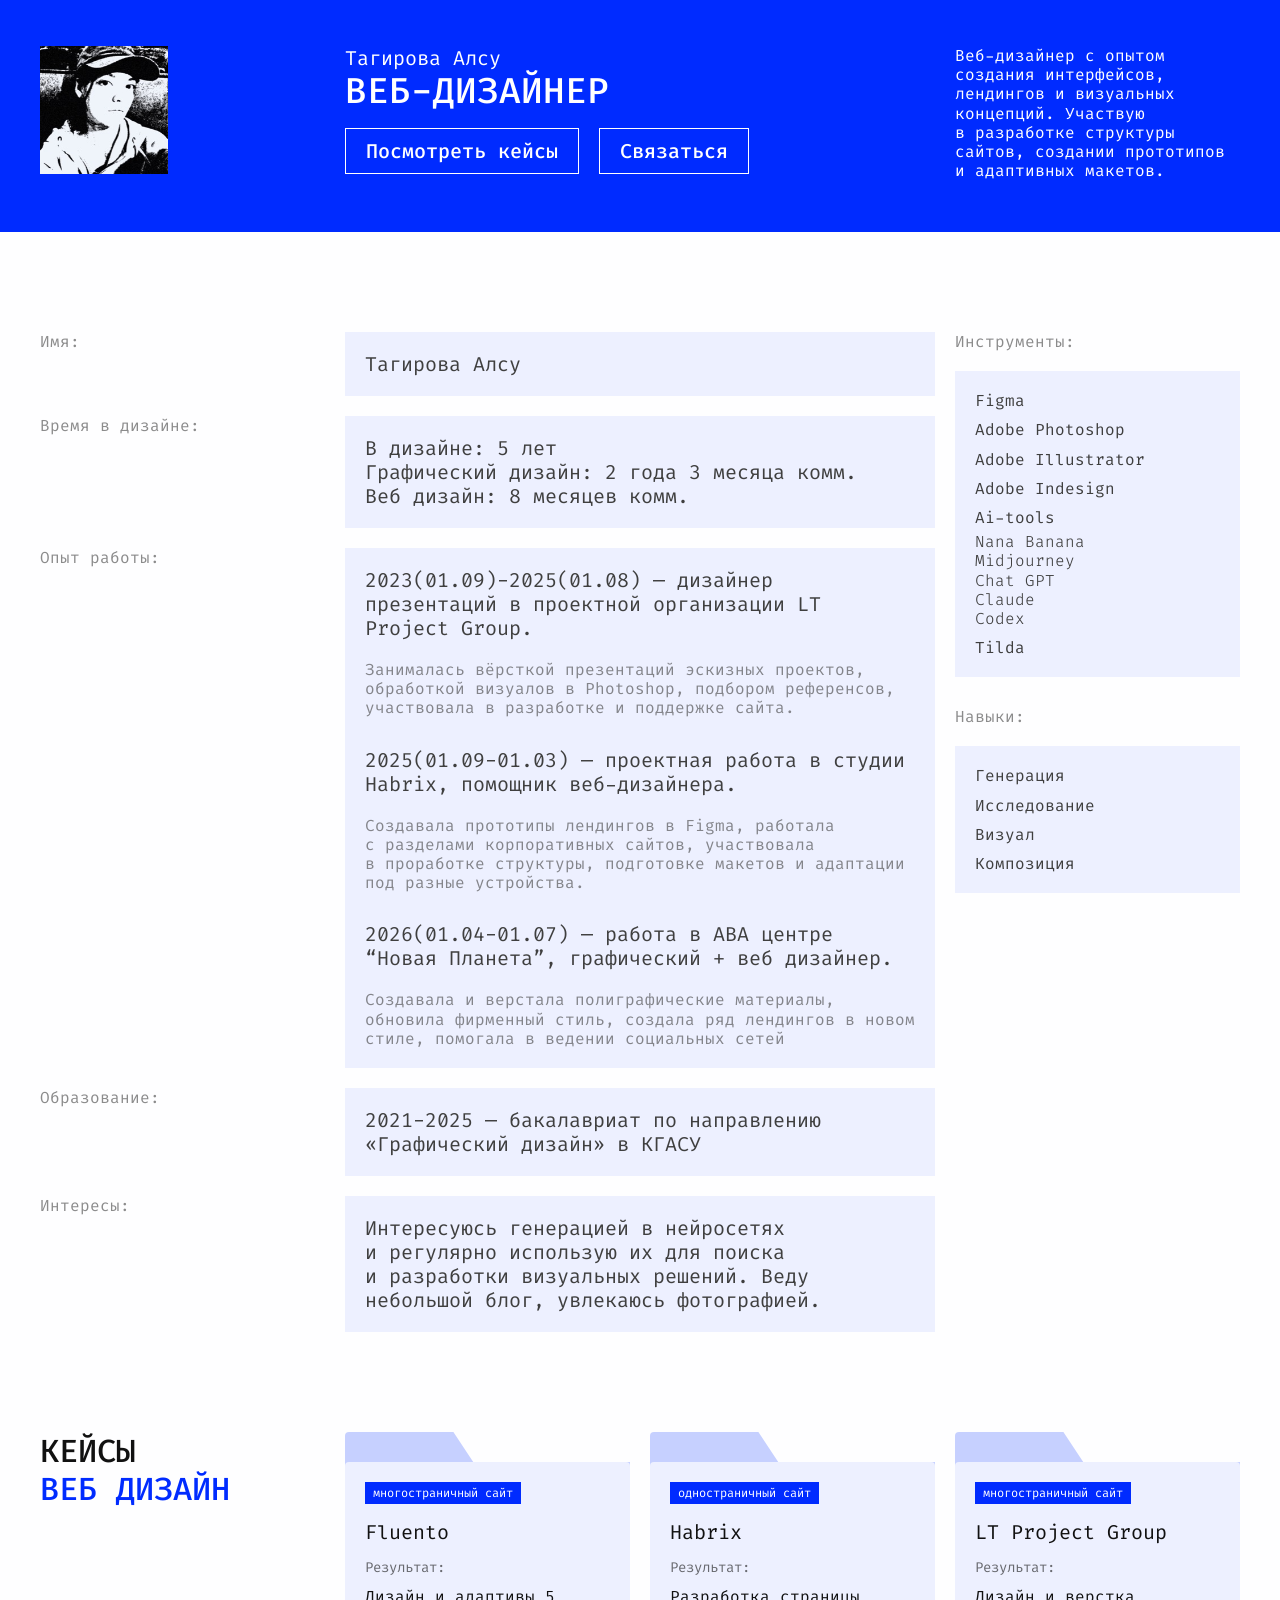
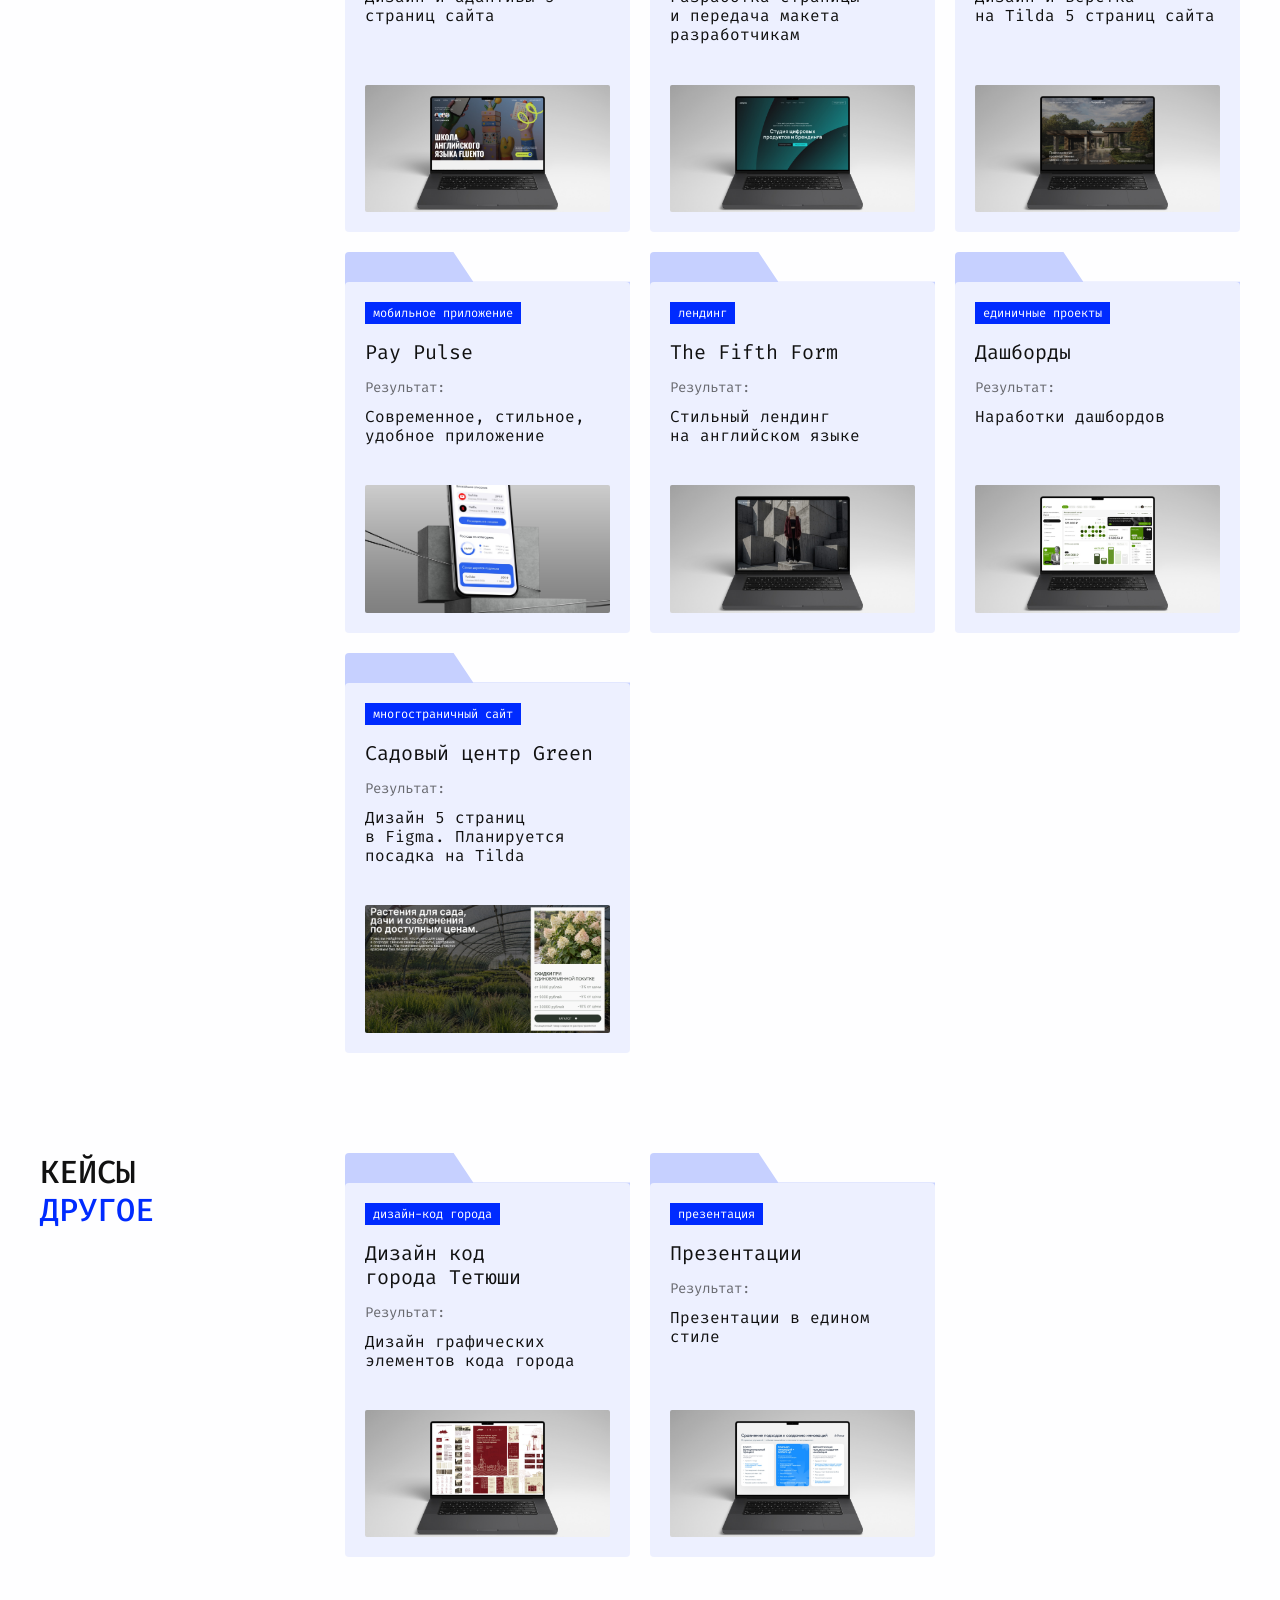
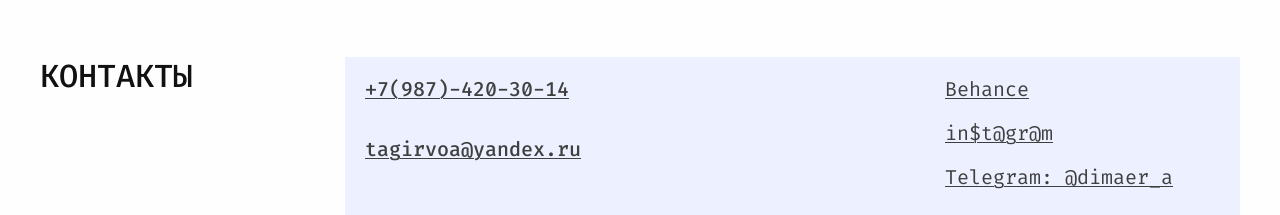
==== index.html @ d037dbd6 "Correct Green case Figma link" ====
<!doctype html>
<html lang="ru">
  <head>
    <meta charset="UTF-8" />
    <meta name="viewport" content="width=device-width, initial-scale=1.0" />
    <meta
      name="description"
      content="Портфолио веб-дизайнера Тагировой Алсу: кейсы, опыт, инструменты и контакты."
    />
    <title>Тагирова Алсу | Веб-дизайнер</title>
    <link rel="icon" type="image/svg+xml" sizes="any" href="/favicon.svg?v=2" />
    <link rel="icon" type="image/png" sizes="32x32" href="/favicon-32.png?v=2" />
    <link rel="shortcut icon" href="/favicon.ico?v=2" />
    <link rel="apple-touch-icon" sizes="180x180" href="/apple-touch-icon.png?v=2" />
    <meta name="theme-color" content="#002bff" />
    <link rel="preconnect" href="https://fonts.googleapis.com" />
    <link rel="preconnect" href="https://fonts.gstatic.com" crossorigin />
    <link
      href="https://fonts.googleapis.com/css2?family=Fira+Code:wght@300;400;500&display=swap"
      rel="stylesheet"
    />
    <link rel="stylesheet" href="./styles.css" />
  </head>
  <body>
    <main class="page-shell">
      <section class="hero" aria-labelledby="hero-title">
        <div class="portrait" aria-hidden="true">
          <img src="./assets/photo.jpg" alt="" />
        </div>

        <div class="hero-content">
          <div class="hero-main">
            <div>
              <p class="name">Тагирова Алсу</p>
              <h1 id="hero-title">Веб-дизайнер</h1>
            </div>
            <div class="hero-actions" aria-label="Основные действия">
              <a class="button" href="#cases">Посмотреть кейсы</a>
              <a
                class="button"
                href="https://t.me/dimaer_a"
                target="_blank"
                rel="noopener noreferrer"
              >
                Связаться
              </a>
            </div>
          </div>

          <p class="intro">
            Веб-дизайнер с&nbsp;опытом создания интерфейсов, лендингов и&nbsp;визуальных
            концепций. Участвую в&nbsp;разработке структуры сайтов, создании
            прототипов и&nbsp;адаптивных макетов.
          </p>
        </div>
      </section>

      <section class="about" aria-label="Информация о дизайнере">
        <div class="bio-list">
          <article class="info-row">
            <h2>Имя:</h2>
            <div class="panel">
              <p>Тагирова Алсу</p>
            </div>
          </article>

          <article class="info-row">
            <h2>Время в&nbsp;дизайне:</h2>
            <div class="panel">
              <p>В&nbsp;дизайне: 5 лет</p>
              <p>Графический дизайн: 2 года 3 месяца комм.</p>
              <p>Веб дизайн: 8 месяцев комм.</p>
            </div>
          </article>

          <article class="info-row">
            <h2>Опыт работы:</h2>
            <div class="panel panel-stack">
              <div class="job">
                <h3>
                  2023(01.09)-2025(01.08) — дизайнер презентаций в&nbsp;проектной
                  организации LT Project Group.
                </h3>
                <p>
                  Занималась вёрсткой презентаций эскизных проектов, обработкой
                  визуалов в&nbsp;Photoshop, подбором референсов, участвовала
                  в&nbsp;разработке и&nbsp;поддержке сайта.
                </p>
              </div>

              <div class="job">
                <h3>
                  2025(01.09-01.03) — проектная работа в&nbsp;студии Habrix,
                  помощник веб-дизайнера.
                </h3>
                <p>
                  Создавала прототипы лендингов в&nbsp;Figma, работала с&nbsp;разделами
                  корпоративных сайтов, участвовала в&nbsp;проработке структуры,
                  подготовке макетов и&nbsp;адаптации под&nbsp;разные устройства.
                </p>
              </div>

              <div class="job">
                <h3>
                  2026(01.04-01.07) — работа в&nbsp;АВА центре “Новая Планета”,
                  графический + веб дизайнер.
                </h3>
                <p>
                  Создавала и&nbsp;верстала полиграфические материалы, обновила
                  фирменный стиль, создала ряд лендингов в&nbsp;новом стиле, помогала
                  в&nbsp;ведении социальных сетей
                </p>
              </div>
            </div>
          </article>

          <article class="info-row">
            <h2>Образование:</h2>
            <div class="panel">
              <p>
                2021-2025 — бакалавриат по&nbsp;направлению «Графический дизайн»
                в&nbsp;КГАСУ
              </p>
            </div>
          </article>

          <article class="info-row">
            <h2>Интересы:</h2>
            <div class="panel">
              <p>
                Интересуюсь генерацией в&nbsp;нейросетях и&nbsp;регулярно использую их
                для&nbsp;поиска и&nbsp;разработки визуальных решений. Веду небольшой блог,
                увлекаюсь фотографией.
              </p>
            </div>
          </article>
        </div>

        <aside class="meta" aria-label="Инструменты и навыки">
          <article>
            <h2>Инструменты:</h2>
            <div class="panel small-panel">
              <p>Figma</p>
              <p>Adobe Photoshop</p>
              <p>Adobe Illustrator</p>
              <p>Adobe Indesign</p>
              <div>
                <p>Ai-tools</p>
                <ul class="light-list">
                  <li>Nana Banana</li>
                  <li>Midjourney</li>
                  <li>Chat GPT</li>
                  <li>Claude</li>
                  <li>Codex</li>
                </ul>
              </div>
              <p>Tilda</p>
            </div>
          </article>

          <article>
            <h2>Навыки:</h2>
            <div class="panel small-panel">
              <p>Генерация</p>
              <p>Исследование</p>
              <p>Визуал</p>
              <p>Композиция</p>
            </div>
          </article>
        </aside>
      </section>

      <section class="case-section" id="cases" aria-labelledby="web-cases">
        <div class="section-title" id="web-cases">
          <span>Кейсы</span>
          <span>веб дизайн</span>
        </div>

        <div class="case-grid">
          <a
            class="case-card"
            href="https://www.behance.net/gallery/244957081/Fluento-onlajn-platforma-dlja-izuchenija-anglijskogo-jazyka"
            target="_blank"
            rel="noopener noreferrer"
            aria-label="Открыть кейс Fluento"
          >
            <div class="case-body">
              <div class="case-copy">
                <span class="tag">многостраничный сайт</span>
                <h3>Fluento</h3>
                <div>
                  <p class="caption">Результат:</p>
                  <p>Дизайн и&nbsp;адаптивы 5 страниц сайта</p>
                </div>
              </div>
              <img class="case-image fluento" src="./assets/fluento.jpg" alt="Макет сайта Fluento" />
            </div>
          </a>

          <a
            class="case-card"
            href="https://www.behance.net/gallery/247917257/Website-for-digital-product-studio-HABRIX"
            target="_blank"
            rel="noopener noreferrer"
            aria-label="Открыть кейс Habrix"
          >
            <div class="case-body">
              <div class="case-copy">
                <span class="tag">одностраничный сайт</span>
                <h3>Habrix</h3>
                <div>
                  <p class="caption">Результат:</p>
                  <p>Разработка страницы и&nbsp;передача макета разработчикам</p>
                </div>
              </div>
              <img class="case-image bottom" src="./assets/habrix.jpg" alt="Макет лендинга Habrix" />
            </div>
          </a>

          <a
            class="case-card"
            href="https://www.figma.com/design/OR8CTrqawKj1tq0QQwKkXG/%D0%9F%D0%BE%D1%80%D1%82%D1%84%D0%BE%D0%BB%D0%B8%D0%BE-%D0%A2%D0%B0%D0%B3%D0%B8%D1%80%D0%BE%D0%B2%D0%B0-%D0%90%D0%BB%D1%81%D1%83?node-id=4-32&t=mwfwHpY0ViDXTZ4o-1"
            target="_blank"
            rel="noopener noreferrer"
            aria-label="Открыть кейс LT Project Group"
          >
            <div class="case-body">
              <div class="case-copy">
                <span class="tag">многостраничный сайт</span>
                <h3>LT Project Group</h3>
                <div>
                  <p class="caption">Результат:</p>
                  <p>Дизайн и&nbsp;верстка на&nbsp;Tilda 5 страниц сайта</p>
                </div>
              </div>
              <img class="case-image" src="./assets/lt-project.jpg" alt="Макет сайта LT Project Group" />
            </div>
          </a>

          <a
            class="case-card"
            href="https://www.behance.net/gallery/246147259/PayPulse-prilozhenie-dlja-ucheta-podpisok"
            target="_blank"
            rel="noopener noreferrer"
            aria-label="Открыть кейс Pay Pulse"
          >
            <div class="case-body">
              <div class="case-copy">
                <span class="tag">мобильное приложение</span>
                <h3>Pay Pulse</h3>
                <div>
                  <p class="caption">Результат:</p>
                  <p>Современное, стильное, удобное приложение</p>
                </div>
              </div>
              <img class="case-image pay-pulse" src="./assets/pay-pulse.jpg" alt="Экран мобильного приложения Pay Pulse" />
            </div>
          </a>

          <a
            class="case-card"
            href="https://www.behance.net/gallery/246903117/The-Fifth-Form-Minimalist-Fashion-Brand-Landing-Page"
            target="_blank"
            rel="noopener noreferrer"
            aria-label="Открыть кейс The Fifth Form"
          >
            <div class="case-body">
              <div class="case-copy">
                <span class="tag">лендинг</span>
                <h3>The Fifth Form</h3>
                <div>
                  <p class="caption">Результат:</p>
                  <p>Стильный лендинг на&nbsp;английском языке</p>
                </div>
              </div>
              <img class="case-image fifth-form" src="./assets/fifth-form.jpg" alt="Макет лендинга The Fifth Form" />
            </div>
          </a>

          <a
            class="case-card"
            href="https://www.figma.com/design/OR8CTrqawKj1tq0QQwKkXG/%D0%9F%D0%BE%D1%80%D1%82%D1%84%D0%BE%D0%BB%D0%B8%D0%BE-%D0%A2%D0%B0%D0%B3%D0%B8%D1%80%D0%BE%D0%B2%D0%B0-%D0%90%D0%BB%D1%81%D1%83?node-id=1-21697&t=mwfwHpY0ViDXTZ4o-1"
            target="_blank"
            rel="noopener noreferrer"
            aria-label="Открыть кейс Дашборды"
          >
            <div class="case-body">
              <div class="case-copy">
                <span class="tag">единичные проекты</span>
                <h3>Дашборды</h3>
                <div>
                  <p class="caption">Результат:</p>
                  <p>Наработки дашбордов</p>
                </div>
              </div>
              <img class="case-image dashboard" src="./assets/dashboards.jpg" alt="Наработки интерфейсов дашбордов" />
            </div>
          </a>

          <a
            class="case-card"
            href="https://www.figma.com/design/OR8CTrqawKj1tq0QQwKkXG/%D0%9F%D0%BE%D1%80%D1%82%D1%84%D0%BE%D0%BB%D0%B8%D0%BE-%D0%A2%D0%B0%D0%B3%D0%B8%D1%80%D0%BE%D0%B2%D0%B0-%D0%90%D0%BB%D1%81%D1%83?node-id=115-148&amp;t=K5SZgdT0Kgb7Rcgd-1"
            target="_blank"
            rel="noopener noreferrer"
            aria-label="Открыть кейс Садовый центр Green"
          >
            <div class="case-body">
              <div class="case-copy">
                <span class="tag">многостраничный сайт</span>
                <h3>Садовый центр Green</h3>
                <div>
                  <p class="caption">Результат:</p>
                  <p>Дизайн 5 страниц в&nbsp;Figma. Планируется посадка на&nbsp;Tilda</p>
                </div>
              </div>
              <img class="case-image" src="./assets/green-garden.jpg" alt="Макет сайта садового центра Green" loading="lazy" width="1380" height="751" />
            </div>
          </a>
        </div>
      </section>

      <section class="case-section" aria-labelledby="other-cases">
        <div class="section-title" id="other-cases">
          <span>Кейсы</span>
          <span>другое</span>
        </div>

        <div class="case-grid other-grid">
          <a
            class="case-card"
            href="https://www.figma.com/design/OR8CTrqawKj1tq0QQwKkXG/%D0%9F%D0%BE%D1%80%D1%82%D1%84%D0%BE%D0%BB%D0%B8%D0%BE-%D0%A2%D0%B0%D0%B3%D0%B8%D1%80%D0%BE%D0%B2%D0%B0-%D0%90%D0%BB%D1%81%D1%83?node-id=4-1027&t=mwfwHpY0ViDXTZ4o-1"
            target="_blank"
            rel="noopener noreferrer"
            aria-label="Открыть кейс Дизайн код города Тетюши"
          >
            <div class="case-body">
              <div class="case-copy">
                <span class="tag">дизайн-код города</span>
                <h3>Дизайн код города&nbsp;Тетюши</h3>
                <div>
                  <p class="caption">Результат:</p>
                  <p>Дизайн графических элементов кода&nbsp;города</p>
                </div>
              </div>
              <img class="case-image" src="./assets/tetyushi.jpg" alt="Графические элементы дизайн-кода города Тетюши" />
            </div>
          </a>

          <a
            class="case-card"
            href="https://www.figma.com/design/OR8CTrqawKj1tq0QQwKkXG/%D0%9F%D0%BE%D1%80%D1%82%D1%84%D0%BE%D0%BB%D0%B8%D0%BE-%D0%A2%D0%B0%D0%B3%D0%B8%D1%80%D0%BE%D0%B2%D0%B0-%D0%90%D0%BB%D1%81%D1%83?node-id=1-29689&t=mwfwHpY0ViDXTZ4o-1"
            target="_blank"
            rel="noopener noreferrer"
            aria-label="Открыть кейс Презентации"
          >
            <div class="case-body">
              <div class="case-copy">
                <span class="tag">презентация</span>
                <h3>Презентации</h3>
                <div>
                  <p class="caption">Результат:</p>
                  <p>Презентации в&nbsp;едином стиле</p>
                </div>
              </div>
              <img class="case-image" src="./assets/presentation.jpg" alt="Макет презентации" />
            </div>
          </a>

        </div>
      </section>

      <section class="contacts" aria-labelledby="contacts-title">
        <h2 id="contacts-title">Контакты</h2>

        <address class="contact-panel">
          <div class="contact-main">
            <div class="copy-phone-wrap">
              <button
                class="copy-phone"
                type="button"
                data-copy-phone="+79874203014"
                aria-label="Скопировать номер телефона"
              >
                +7(987)-420-30-14
              </button>
              <span class="copy-status" data-copy-status aria-live="polite"></span>
            </div>
            <a href="mailto:tagirvoa@yandex.ru">tagirvoa@yandex.ru</a>
          </div>

          <div class="contact-links">
            <a
              href="https://www.behance.net/c65c2e5c"
              target="_blank"
              rel="noopener noreferrer"
              aria-label="Behance"
            >
              Behance
            </a>
            <a
              href="https://www.instagram.com/dimaer_/"
              target="_blank"
              rel="noopener noreferrer"
              aria-label="Instagram"
            >
              in$t@gr@m
            </a>
            <a
              href="https://t.me/dimaer_a"
              target="_blank"
              rel="noopener noreferrer"
            >
              Telegram: @dimaer_a
            </a>
          </div>
        </address>
      </section>
    </main>
    <script>
      (() => {
        const reduceMotion = window.matchMedia(
          "(prefers-reduced-motion: reduce)"
        );

        if (reduceMotion.matches) {
          return;
        }

        const revealSections = document.querySelectorAll(
          ".about, .case-section, .contacts"
        );

        document.querySelectorAll(".case-grid").forEach((grid) => {
          grid.querySelectorAll(".case-card").forEach((card, index) => {
            card.style.setProperty("--motion-index", Math.min(index, 6));
          });
        });

        if (!("IntersectionObserver" in window) || !revealSections.length) {
          return;
        }

        revealSections.forEach((section) => {
          section.classList.add("motion-reveal", "is-pending");
        });

        const revealObserver = new IntersectionObserver(
          (entries) => {
            entries.forEach((entry) => {
              if (!entry.isIntersecting) {
                return;
              }

              entry.target.classList.remove("is-pending");
              entry.target.classList.add("is-visible");
              revealObserver.unobserve(entry.target);
            });
          },
          {
            rootMargin: "0px 0px -10% 0px",
            threshold: 0.16,
          }
        );

        revealSections.forEach((section) => {
          revealObserver.observe(section);
        });
      })();

      (() => {
        const copyButton = document.querySelector("[data-copy-phone]");
        const status = document.querySelector("[data-copy-status]");

        if (!copyButton) {
          return;
        }

        let statusTimer;

        const showStatus = (message) => {
          if (!status) {
            return;
          }

          window.clearTimeout(statusTimer);
          status.textContent = message;
          status.classList.add("is-visible");
          statusTimer = window.setTimeout(() => {
            status.classList.remove("is-visible");
          }, 1600);
        };

        const fallbackCopy = (value) => {
          const textarea = document.createElement("textarea");
          textarea.value = value;
          textarea.setAttribute("readonly", "");
          textarea.style.position = "fixed";
          textarea.style.top = "-9999px";
          document.body.append(textarea);
          textarea.select();
          document.execCommand("copy");
          textarea.remove();
        };

        copyButton.addEventListener("click", async () => {
          const phone = copyButton.dataset.copyPhone;

          try {
            if (navigator.clipboard && window.isSecureContext) {
              await navigator.clipboard.writeText(phone);
            } else {
              fallbackCopy(phone);
            }

            showStatus("Скопировано");
          } catch {
            showStatus("Не скопировалось");
          }
        });
      })();
    </script>
  </body>
</html>
---- styles.css ----
:root {
  --bg: #fefeff;
  --panel: #edf0ff;
  --ink: #111111;
  --muted: #3f3f3f;
  --blue: #002bff;
  --page-width: calc(100vw - 80px);
  --grid-columns: repeat(4, minmax(0, 1fr));
  --ease-out-quart: cubic-bezier(0.25, 1, 0.5, 1);
  --ease-out-quint: cubic-bezier(0.22, 1, 0.36, 1);
}

* {
  box-sizing: border-box;
}

html {
  scroll-behavior: smooth;
}

body {
  margin: 0;
  overflow-x: hidden;
  background: var(--bg);
  color: var(--ink);
  font-family: "Fira Code", "Courier New", monospace;
  font-size: 16px;
  font-weight: 400;
  line-height: 1.2;
}

img {
  display: block;
  max-width: 100%;
}

a {
  color: inherit;
}

p,
h1,
h2,
h3 {
  margin: 0;
}

.page-shell {
  width: var(--page-width);
  margin: 0 auto;
  display: flex;
  flex-direction: column;
  gap: 100px;
}

.hero {
  width: 100vw;
  margin-left: calc(50% - 50vw);
  margin-right: calc(50% - 50vw);
  display: grid;
  grid-template-columns: var(--grid-columns);
  gap: 20px;
  align-items: start;
  min-height: 232px;
  background: var(--blue);
  color: white;
  padding: 46px 40px;
}

.portrait {
  width: 128px;
  height: 128px;
  overflow: hidden;
}

.portrait img {
  width: 128px;
  height: 128px;
  max-width: none;
  object-fit: cover;
  transform: rotate(90deg) translateY(-100%);
  transform-origin: top left;
}

.hero-content {
  display: contents;
}

.hero-main {
  grid-column: 2 / 4;
  width: 100%;
  min-width: 0;
  min-height: 128px;
  display: flex;
  flex-direction: column;
  justify-content: space-between;
}

.hero-actions {
  display: flex;
  flex-wrap: nowrap;
  gap: 20px;
}

.name {
  color: white;
  font-size: 20px;
}

h1 {
  font-size: 36px;
  font-weight: 500;
  line-height: 1.2;
  text-transform: uppercase;
}

.button {
  width: fit-content;
  border: 1px solid white;
  padding: 10px 20px;
  color: white;
  font-family: inherit;
  font-size: 20px;
  font-weight: 500;
  line-height: 1.2;
  white-space: nowrap;
  text-decoration: none;
  transition: background-color 180ms ease, color 180ms ease,
    transform 180ms var(--ease-out-quart);
}

.button:hover,
.button:focus-visible {
  background: white;
  color: var(--blue);
  transform: translateY(-2px);
}

.button:active {
  transform: translateY(0);
}

.intro {
  grid-column: 4;
  width: 100%;
  min-width: 0;
  color: white;
  font-size: 16px;
  overflow-wrap: break-word;
}

.about {
  display: grid;
  grid-template-columns: var(--grid-columns);
  gap: 20px;
  align-items: start;
}

.bio-list,
.meta,
.meta article,
.panel-stack,
.small-panel {
  display: flex;
  flex-direction: column;
}

.bio-list {
  grid-column: 1 / 4;
  gap: 20px;
}

.info-row {
  display: grid;
  grid-template-columns: repeat(3, minmax(0, 1fr));
  gap: 20px;
  align-items: start;
}

.info-row h2 {
  grid-column: 1;
}

.info-row .panel {
  grid-column: 2 / 4;
}

.info-row h2,
.meta h2 {
  color: var(--muted);
  font-size: 16px;
  font-weight: 400;
  line-height: 1.2;
  opacity: 0.6;
}

.panel {
  background: var(--panel);
  color: var(--muted);
  padding: 20px;
  font-size: 20px;
  min-width: 0;
  overflow-wrap: break-word;
}

.panel-stack {
  gap: 30px;
}

.job {
  display: flex;
  flex-direction: column;
  gap: 20px;
}

.job h3 {
  color: var(--muted);
  font-size: 20px;
  font-weight: 400;
}

.job p {
  color: var(--muted);
  font-size: 16px;
  opacity: 0.6;
}

.meta {
  grid-column: 4;
  gap: 30px;
  color: var(--muted);
  min-width: 0;
}

.meta article {
  gap: 20px;
}

.small-panel {
  gap: 10px;
  font-size: 16px;
}

.light-list {
  margin: 5px 0 0;
  padding: 0;
  list-style: none;
  font-weight: 300;
}

.case-section {
  display: grid;
  grid-template-columns: var(--grid-columns);
  gap: 20px;
  align-items: start;
}

.section-title,
.contacts h2 {
  width: 100%;
  color: var(--ink);
  font-size: 32px;
  font-weight: 500;
  line-height: 1.2;
  text-transform: uppercase;
}

.section-title {
  display: flex;
  flex-direction: column;
}

.section-title span:last-child {
  color: var(--blue);
}

.case-grid {
  grid-column: 2 / 5;
  display: grid;
  grid-template-columns: repeat(3, minmax(0, 1fr));
  gap: 20px;
}

.case-card {
  position: relative;
  display: flex;
  flex-direction: column;
  height: 100%;
  padding-top: 30px;
}

a.case-card {
  color: inherit;
  text-decoration: none;
}

a.case-card .case-body {
  transition: transform 220ms var(--ease-out-quart), box-shadow 220ms ease;
}

a.case-card:hover .case-body,
a.case-card:focus-visible .case-body {
  transform: translateY(-4px);
  box-shadow: 0 8px 0 #c6d0ff;
}

a.case-card:focus-visible {
  outline: none;
}

a.case-card:focus-visible .case-body {
  outline: 2px solid var(--blue);
  outline-offset: 4px;
}

.case-card::before {
  position: absolute;
  top: 0;
  left: 0;
  width: 100%;
  height: 40px;
  border-radius: 4px 4px 0 0;
  background: #c6d0ff;
  clip-path: polygon(0 0, 38% 0, 45% 75%, 100% 75%, 100% 100%, 0 100%);
  content: "";
  transition: transform 220ms var(--ease-out-quart);
}

a.case-card:hover::before,
a.case-card:focus-visible::before {
  transform: translateY(-3px);
}

.case-body {
  position: relative;
  z-index: 1;
  flex: 1;
  display: flex;
  flex-direction: column;
  justify-content: space-between;
  gap: 40px;
  border-radius: 4px;
  background: var(--panel);
  padding: 20px;
}

.case-copy {
  display: flex;
  flex-direction: column;
  gap: 16px;
}

.tag {
  width: fit-content;
  background: var(--blue);
  color: white;
  padding: 4px 8px;
  font-size: 12px;
  line-height: 1.2;
}

.case-card h3 {
  color: var(--ink);
  font-size: 20px;
  font-weight: 400;
  line-height: 1.2;
}

.case-card p {
  color: var(--ink);
  font-size: 16px;
  line-height: 1.2;
}

.case-card .caption {
  margin-bottom: 10px;
  font-size: 14px;
  opacity: 0.6;
}

.case-image {
  width: 100%;
  height: auto;
  aspect-ratio: 235 / 122;
  border-radius: 2px;
  object-fit: cover;
  transition: transform 320ms var(--ease-out-quart), filter 320ms ease;
}

a.case-card:hover .case-image,
a.case-card:focus-visible .case-image {
  filter: saturate(1.04) contrast(1.02);
  transform: scale(1.018);
}

.case-media {
  position: relative;
  width: 100%;
  height: auto;
  aspect-ratio: 235 / 122;
  flex: 0 0 auto;
  overflow: hidden;
  border-radius: 2px;
}

.case-media .case-image {
  position: absolute;
  max-width: none;
  border-radius: 0;
}

.case-image.fluento {
  object-position: center;
}

.case-image.bottom,
.case-image.fifth-form,
.case-image.dashboard {
  object-position: center;
}

.case-image.pay-pulse {
  object-position: 50% 83%;
}

.case-image.brochure {
  object-position: 50% 32%;
}

.contacts {
  display: grid;
  grid-template-columns: var(--grid-columns);
  gap: 20px;
  align-items: start;
}

.contact-panel {
  grid-column: 2 / 5;
}

.contact-panel {
  min-height: 158px;
  display: flex;
  justify-content: space-between;
  gap: 80px;
  background: var(--panel);
  padding: 20px 57px 20px 20px;
  color: var(--muted);
  font-size: 20px;
  font-style: normal;
}

.contact-main,
.contact-links {
  display: flex;
  flex-direction: column;
  gap: 20px;
}

.contact-main {
  width: 216px;
  font-weight: 500;
}

.contact-links {
  width: 238px;
}

.contact-panel a,
.copy-phone {
  text-decoration-thickness: 1px;
  text-underline-offset: 2px;
}

.copy-phone-wrap {
  display: flex;
  flex-direction: column;
  gap: 4px;
}

.copy-phone {
  width: fit-content;
  border: 0;
  background: transparent;
  color: inherit;
  padding: 0;
  font: inherit;
  text-align: left;
  text-decoration-line: underline;
  cursor: pointer;
}

.copy-phone:hover,
.copy-phone:focus-visible,
.contact-panel a:hover,
.contact-panel a:focus-visible {
  color: var(--blue);
}

.copy-phone:focus-visible,
.contact-panel a:focus-visible {
  outline: 1px solid var(--blue);
  outline-offset: 3px;
}

.copy-status {
  min-height: 1em;
  color: var(--blue);
  font-size: 12px;
  line-height: 1;
  opacity: 0;
  transition: opacity 160ms ease;
}

.copy-status.is-visible {
  opacity: 1;
}

@media (prefers-reduced-motion: no-preference) {
  .portrait,
  .hero-main > div:first-child,
  .hero-actions,
  .intro {
    animation: hero-enter 640ms var(--ease-out-quint) both;
  }

  .portrait {
    animation-delay: 60ms;
  }

  .hero-main > div:first-child {
    animation-delay: 120ms;
  }

  .hero-actions {
    animation-delay: 190ms;
  }

  .intro {
    animation-delay: 250ms;
  }

  .motion-reveal.is-pending {
    opacity: 0;
    transform: translateY(18px);
  }

  .motion-reveal.is-visible {
    animation: reveal-section 560ms var(--ease-out-quint) both;
  }

  .motion-reveal.is-visible .case-card {
    animation: reveal-card 480ms var(--ease-out-quint) both;
    animation-delay: calc(var(--motion-index, 0) * 45ms);
  }

  .copy-status.is-visible {
    animation: status-pop 220ms var(--ease-out-quart) both;
  }

  @keyframes hero-enter {
    from {
      opacity: 0;
      transform: translateY(14px);
    }

    to {
      opacity: 1;
      transform: translateY(0);
    }
  }

  @keyframes reveal-section {
    from {
      opacity: 0;
      transform: translateY(18px);
    }

    to {
      opacity: 1;
      transform: translateY(0);
    }
  }

  @keyframes reveal-card {
    from {
      opacity: 0;
      transform: translateY(16px);
    }

    to {
      opacity: 1;
      transform: translateY(0);
    }
  }

  @keyframes status-pop {
    from {
      transform: translateY(-2px);
    }

    to {
      transform: translateY(0);
    }
  }
}

@media (max-width: 900px) {
  :root {
    --page-width: 600px;
    --content-width: 600px;
    --card-width: calc((100% - 20px) / 2);
  }

  .page-shell {
    margin-top: 0;
  }

  .hero {
    grid-template-columns: 128px 1fr;
    column-gap: 40px;
    row-gap: 24px;
    align-items: start;
  }

  .hero-content {
    display: flex;
    flex-direction: column;
    gap: 24px;
    align-items: flex-start;
  }

  .hero-main {
    width: 100%;
  }

  .hero-actions {
    flex-wrap: wrap;
  }

  .intro {
    width: 100%;
  }

  .about,
  .case-section,
  .contacts {
    display: flex;
    flex-direction: column;
    gap: 20px;
  }

  .info-row {
    display: flex;
    flex-direction: column;
  }

  .panel,
  .info-row,
  .bio-list {
    width: 100%;
  }

  .bio-list,
  .meta,
  .case-grid,
  .contact-panel {
    grid-column: auto;
  }

  .meta {
    display: grid;
    grid-template-columns: repeat(2, 1fr);
    gap: 20px;
    width: 100%;
  }

  .meta article {
    height: 100%;
  }

  .small-panel {
    flex: 1;
  }

  .case-grid {
    width: 100%;
    grid-template-columns: repeat(2, minmax(0, 1fr));
  }

  .contacts {
    display: grid;
    grid-template-columns: 275px 305px;
  }

  .contact-panel {
    min-height: 256px;
    flex-direction: column;
    gap: 20px;
    padding-right: 57px;
  }
}

@media (max-width: 520px) {
  :root {
    --page-width: calc(100vw - 40px);
    --content-width: var(--page-width);
    --card-width: var(--page-width);
  }

  .page-shell {
    width: var(--page-width);
    margin-top: 0;
    gap: 100px;
  }

  .hero {
    display: flex;
    flex-direction: column;
    align-items: flex-start;
    gap: 40px;
    width: 100vw;
    padding: 28px max(20px, calc((100vw - var(--page-width)) / 2));
  }

  .hero-content {
    width: 100%;
    display: flex;
    flex-direction: column;
    gap: 40px;
    align-items: flex-start;
  }

  .portrait {
    width: 84px;
    height: 84px;
  }

  .portrait img {
    width: 84px;
    height: 84px;
  }

  h1 {
    font-size: 32px;
  }

  .hero-main {
    width: 100%;
    min-height: 0;
    display: flex;
    flex-direction: column;
    justify-content: flex-start;
    gap: 32px;
  }

  .hero-actions {
    width: 100%;
    row-gap: 16px;
  }

  .hero-main::before {
    display: none;
  }

  .button {
    font-size: 20px;
  }

  .panel {
    font-size: 16px;
  }

  .job h3 {
    font-size: 16px;
  }

  .job p {
    font-size: 14px;
  }

  .meta {
    display: flex;
    flex-direction: column;
  }

  .section-title,
  .contacts h2 {
    font-size: 32px;
  }

  .case-grid {
    grid-template-columns: 1fr;
  }

  .contacts {
    display: flex;
    flex-direction: column;
  }

  .contact-panel {
    width: 100%;
    padding-right: 20px;
  }
}

@media (prefers-reduced-motion: reduce) {
  *,
  *::before,
  *::after {
    scroll-behavior: auto !important;
    transition-duration: 0.01ms !important;
    animation-duration: 0.01ms !important;
    animation-iteration-count: 1 !important;
  }
}
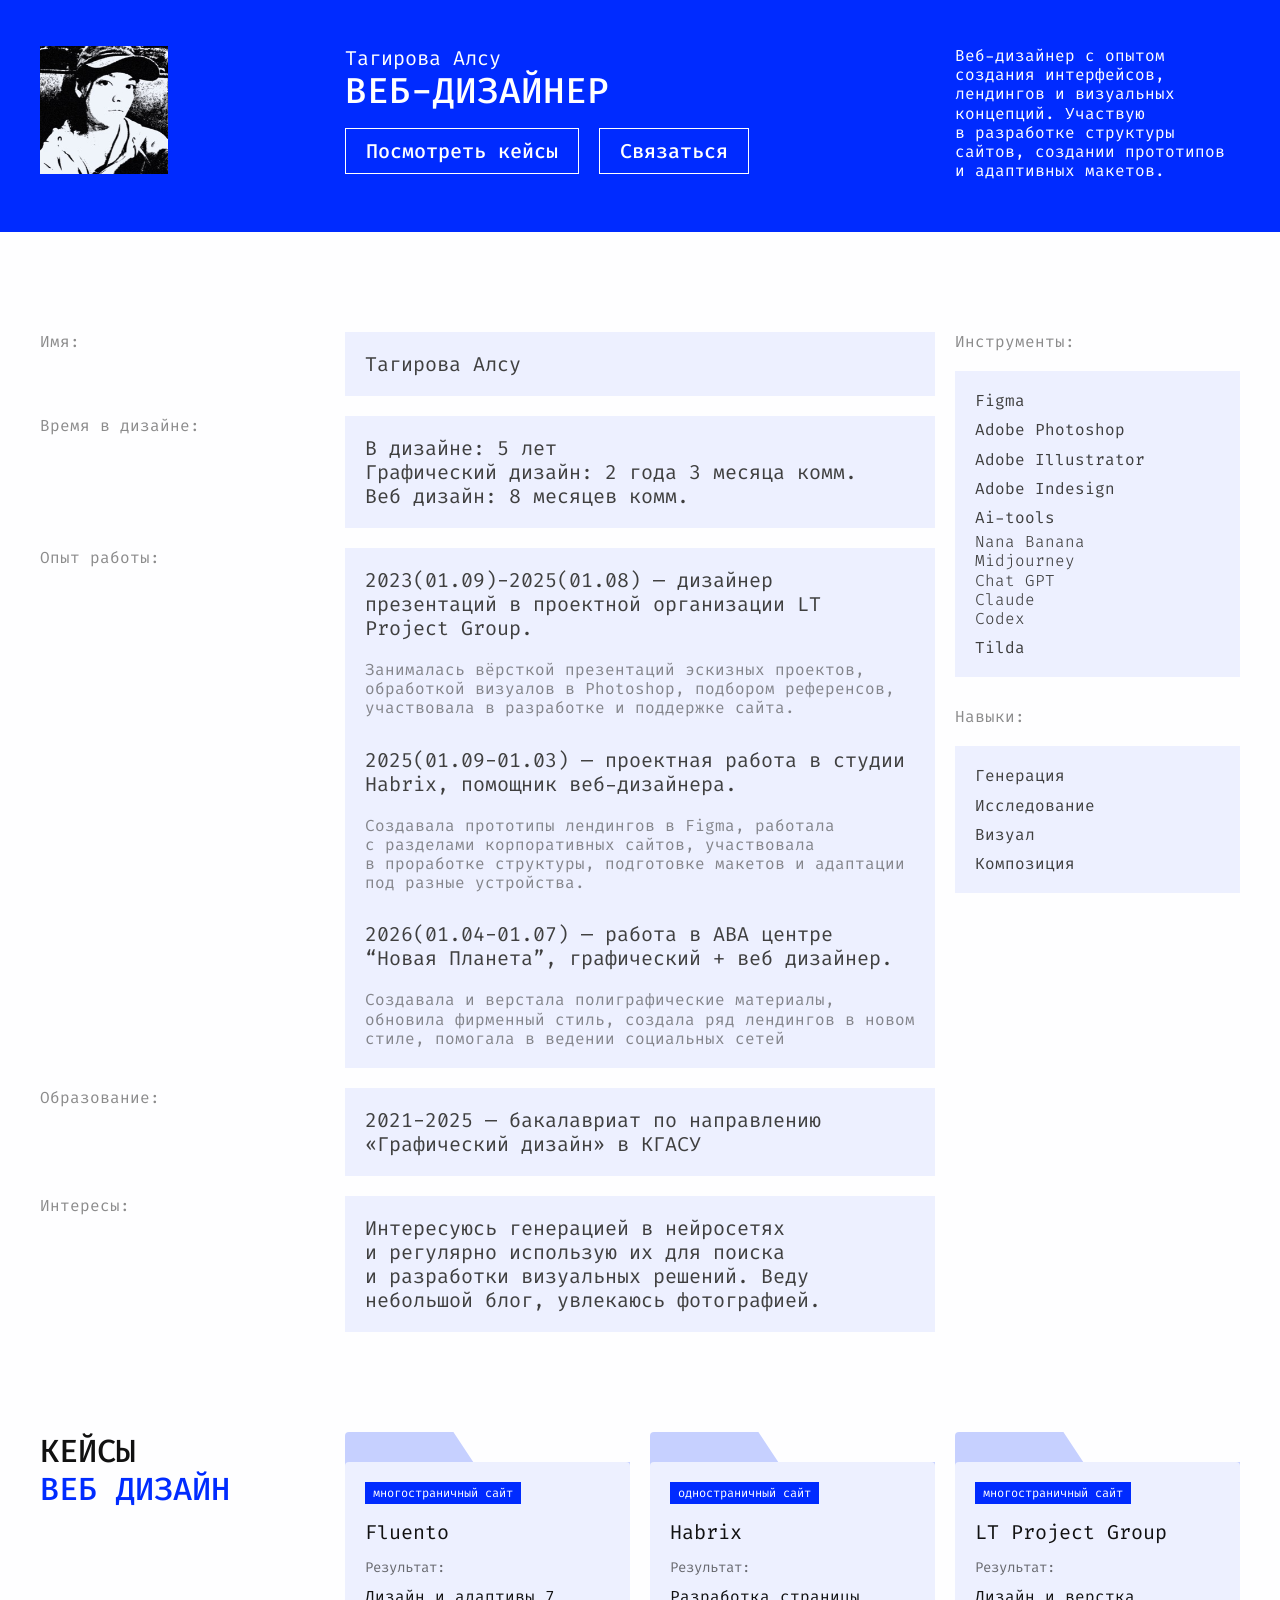
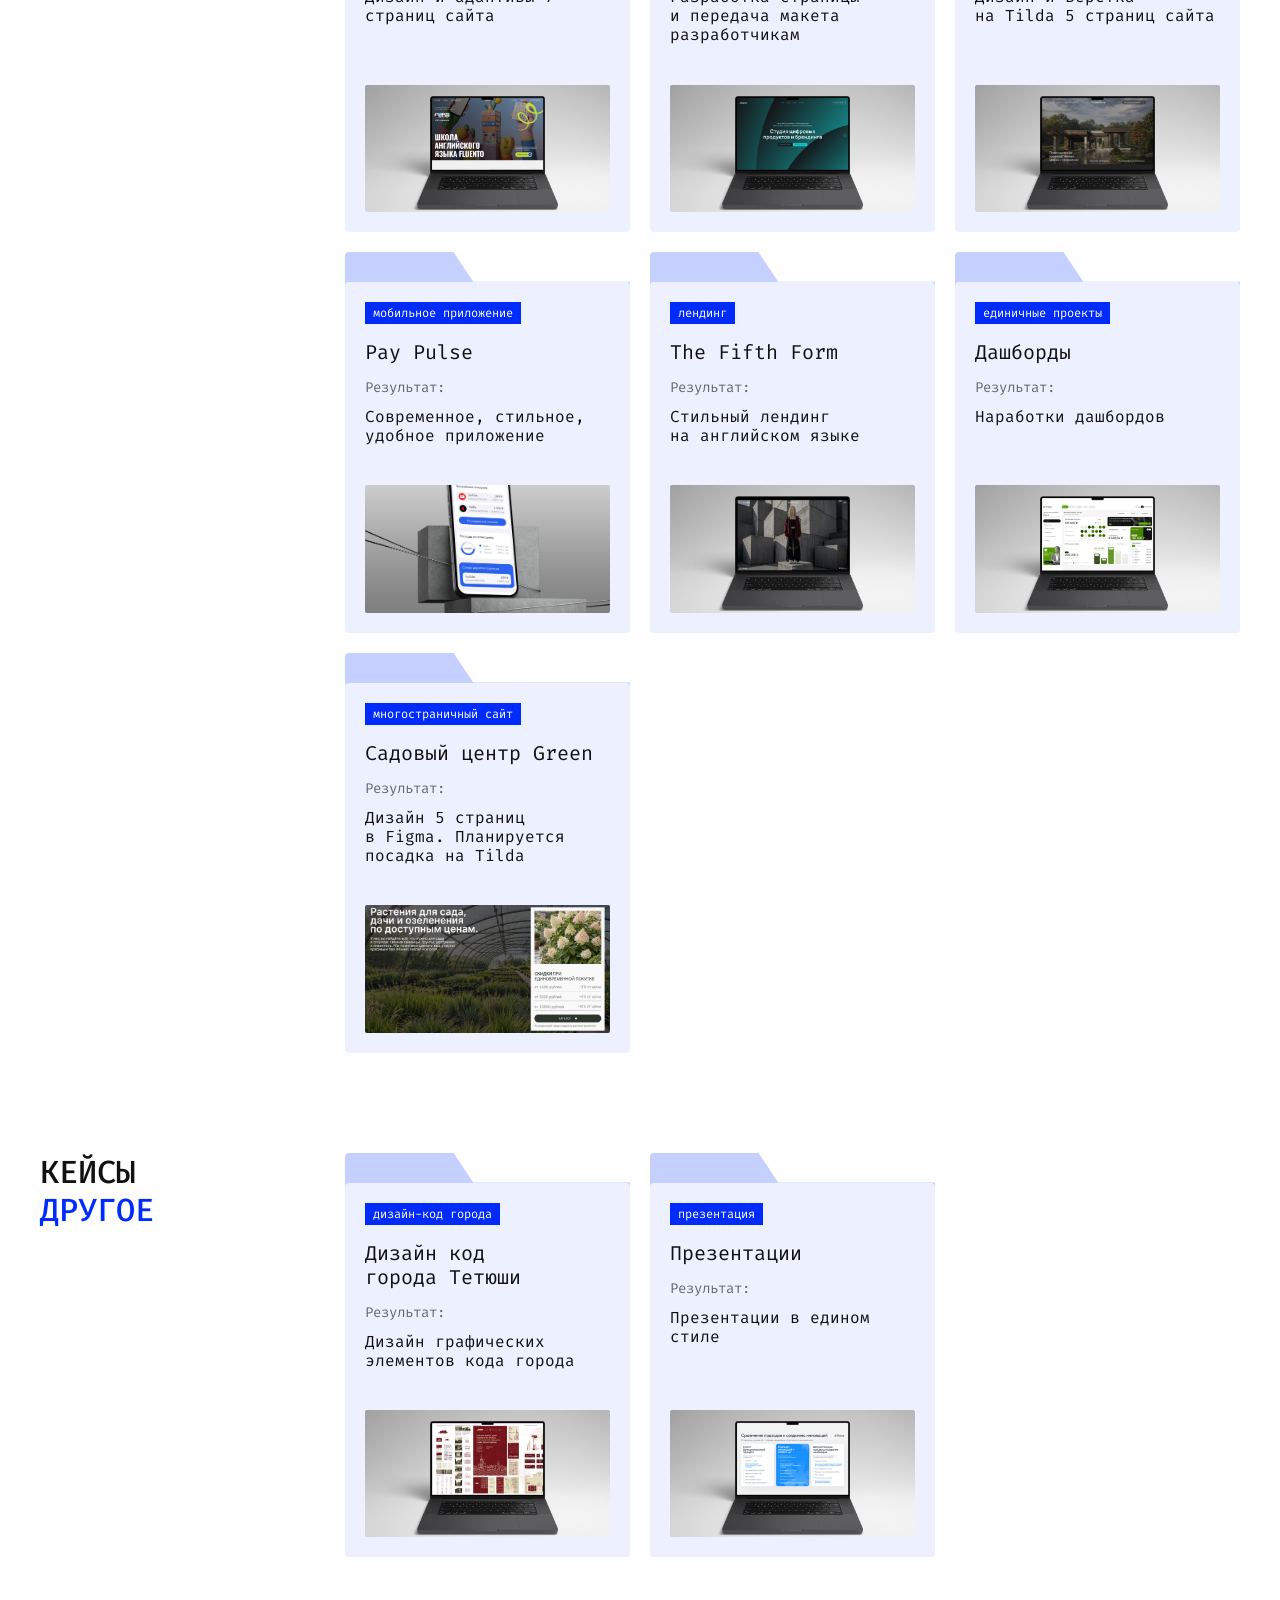
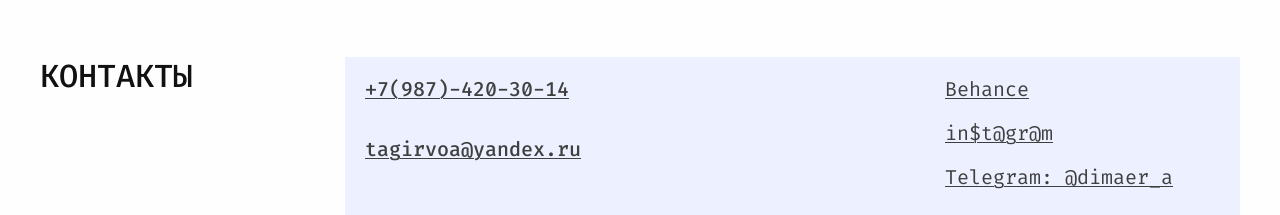
==== commit a41d9215: "Add Fluento project case page with independent gallery scroll" ====
--- a/index.html
+++ b/index.html
@@ -179,9 +179,7 @@
         <div class="case-grid">
           <a
             class="case-card"
-            href="https://www.behance.net/gallery/244957081/Fluento-onlajn-platforma-dlja-izuchenija-anglijskogo-jazyka"
-            target="_blank"
-            rel="noopener noreferrer"
+            href="./cases/fluento.html"
             aria-label="Открыть кейс Fluento"
           >
             <div class="case-body">
@@ -190,7 +188,7 @@
                 <h3>Fluento</h3>
                 <div>
                   <p class="caption">Результат:</p>
-                  <p>Дизайн и&nbsp;адаптивы 5 страниц сайта</p>
+                  <p>Дизайн и&nbsp;адаптивы 7 страниц сайта</p>
                 </div>
               </div>
               <img class="case-image fluento" src="./assets/fluento.jpg" alt="Макет сайта Fluento" />
@@ -199,7 +197,7 @@
 
           <a
             class="case-card"
-            href="https://www.behance.net/gallery/247917257/Website-for-digital-product-studio-HABRIX"
+            href="https://www.figma.com/design/OR8CTrqawKj1tq0QQwKkXG/%D0%9F%D0%BE%D1%80%D1%82%D1%84%D0%BE%D0%BB%D0%B8%D0%BE-%D0%A2%D0%B0%D0%B3%D0%B8%D1%80%D0%BE%D0%B2%D0%B0-%D0%90%D0%BB%D1%81%D1%83?node-id=102-1498&amp;t=K5SZgdT0Kgb7Rcgd-1"
             target="_blank"
             rel="noopener noreferrer"
             aria-label="Открыть кейс Habrix"
@@ -239,7 +237,7 @@
 
           <a
             class="case-card"
-            href="https://www.behance.net/gallery/246147259/PayPulse-prilozhenie-dlja-ucheta-podpisok"
+            href="https://www.figma.com/design/OR8CTrqawKj1tq0QQwKkXG/%D0%9F%D0%BE%D1%80%D1%82%D1%84%D0%BE%D0%BB%D0%B8%D0%BE-%D0%A2%D0%B0%D0%B3%D0%B8%D1%80%D0%BE%D0%B2%D0%B0-%D0%90%D0%BB%D1%81%D1%83?node-id=115-3341&amp;t=K5SZgdT0Kgb7Rcgd-1"
             target="_blank"
             rel="noopener noreferrer"
             aria-label="Открыть кейс Pay Pulse"
@@ -259,7 +257,7 @@
 
           <a
             class="case-card"
-            href="https://www.behance.net/gallery/246903117/The-Fifth-Form-Minimalist-Fashion-Brand-Landing-Page"
+            href="https://www.figma.com/design/OR8CTrqawKj1tq0QQwKkXG/%D0%9F%D0%BE%D1%80%D1%82%D1%84%D0%BE%D0%BB%D0%B8%D0%BE-%D0%A2%D0%B0%D0%B3%D0%B8%D1%80%D0%BE%D0%B2%D0%B0-%D0%90%D0%BB%D1%81%D1%83?node-id=115-5311&amp;t=K5SZgdT0Kgb7Rcgd-1"
             target="_blank"
             rel="noopener noreferrer"
             aria-label="Открыть кейс The Fifth Form"
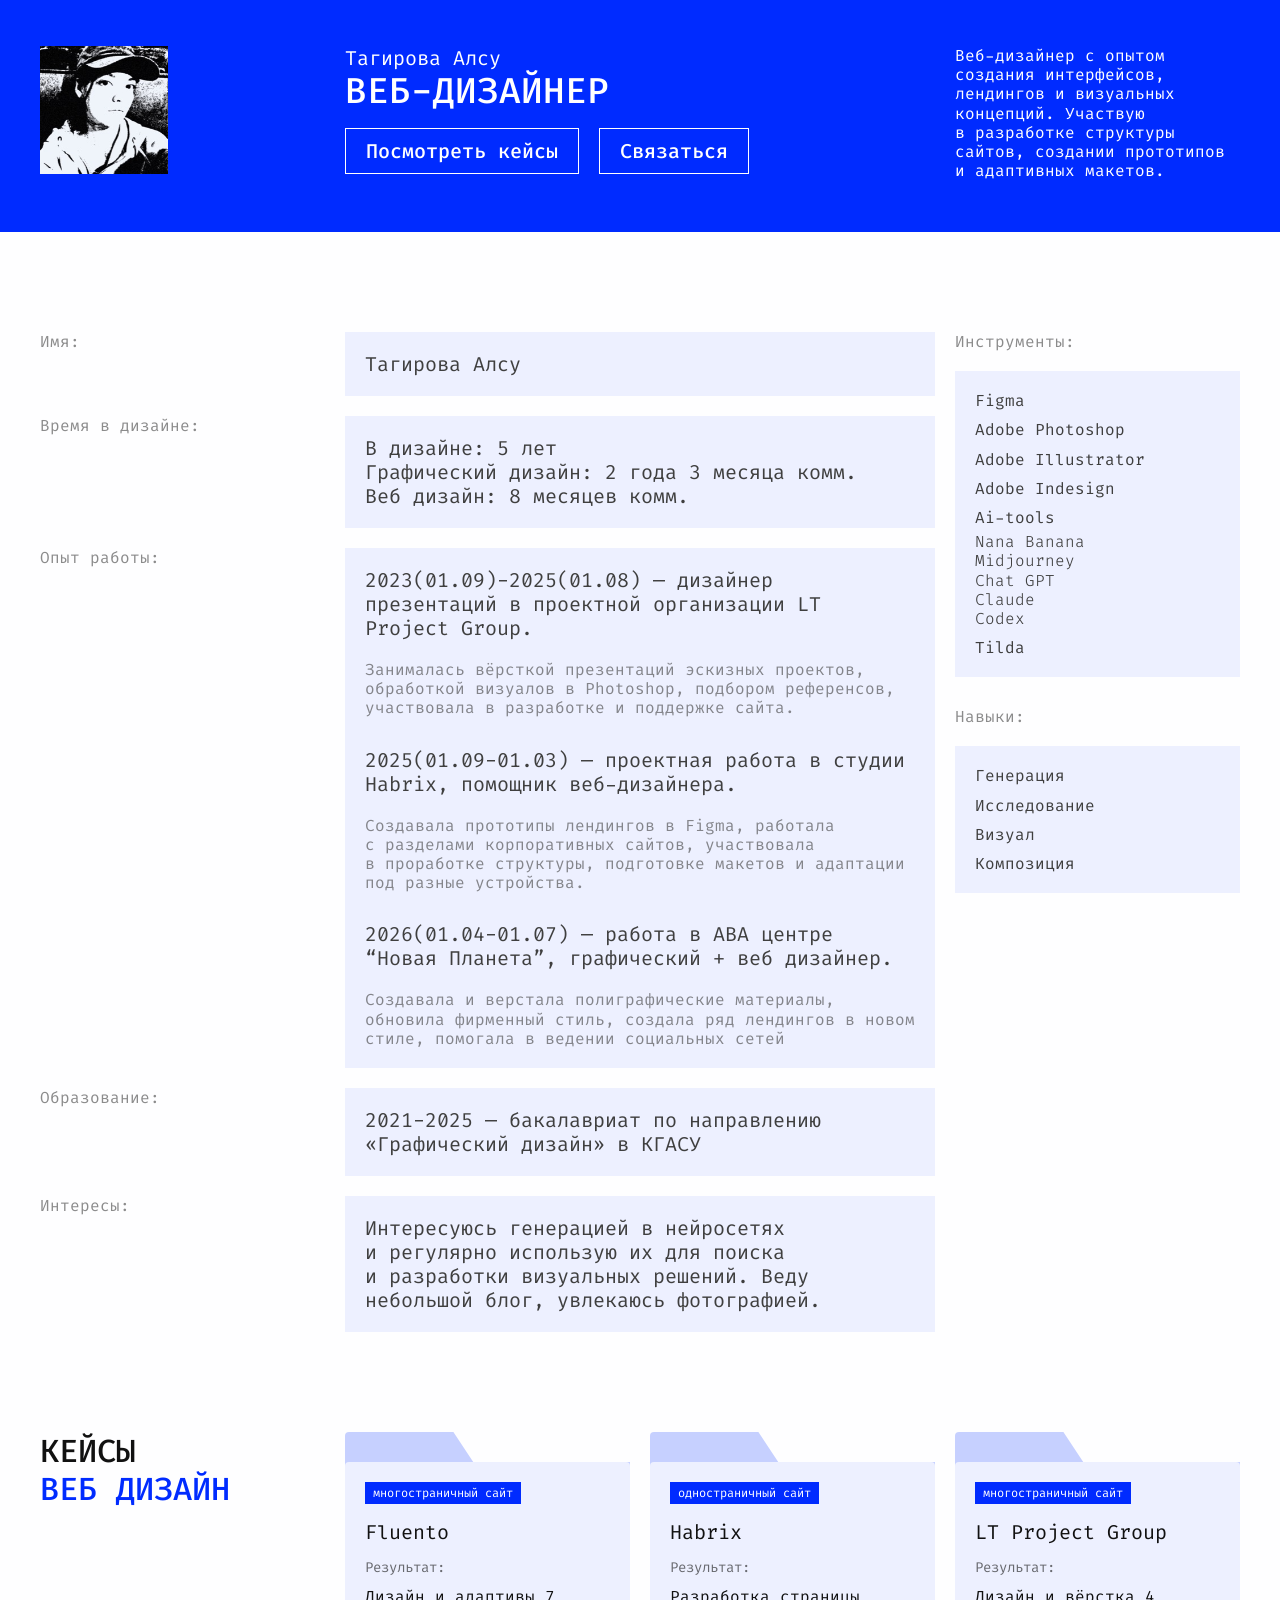
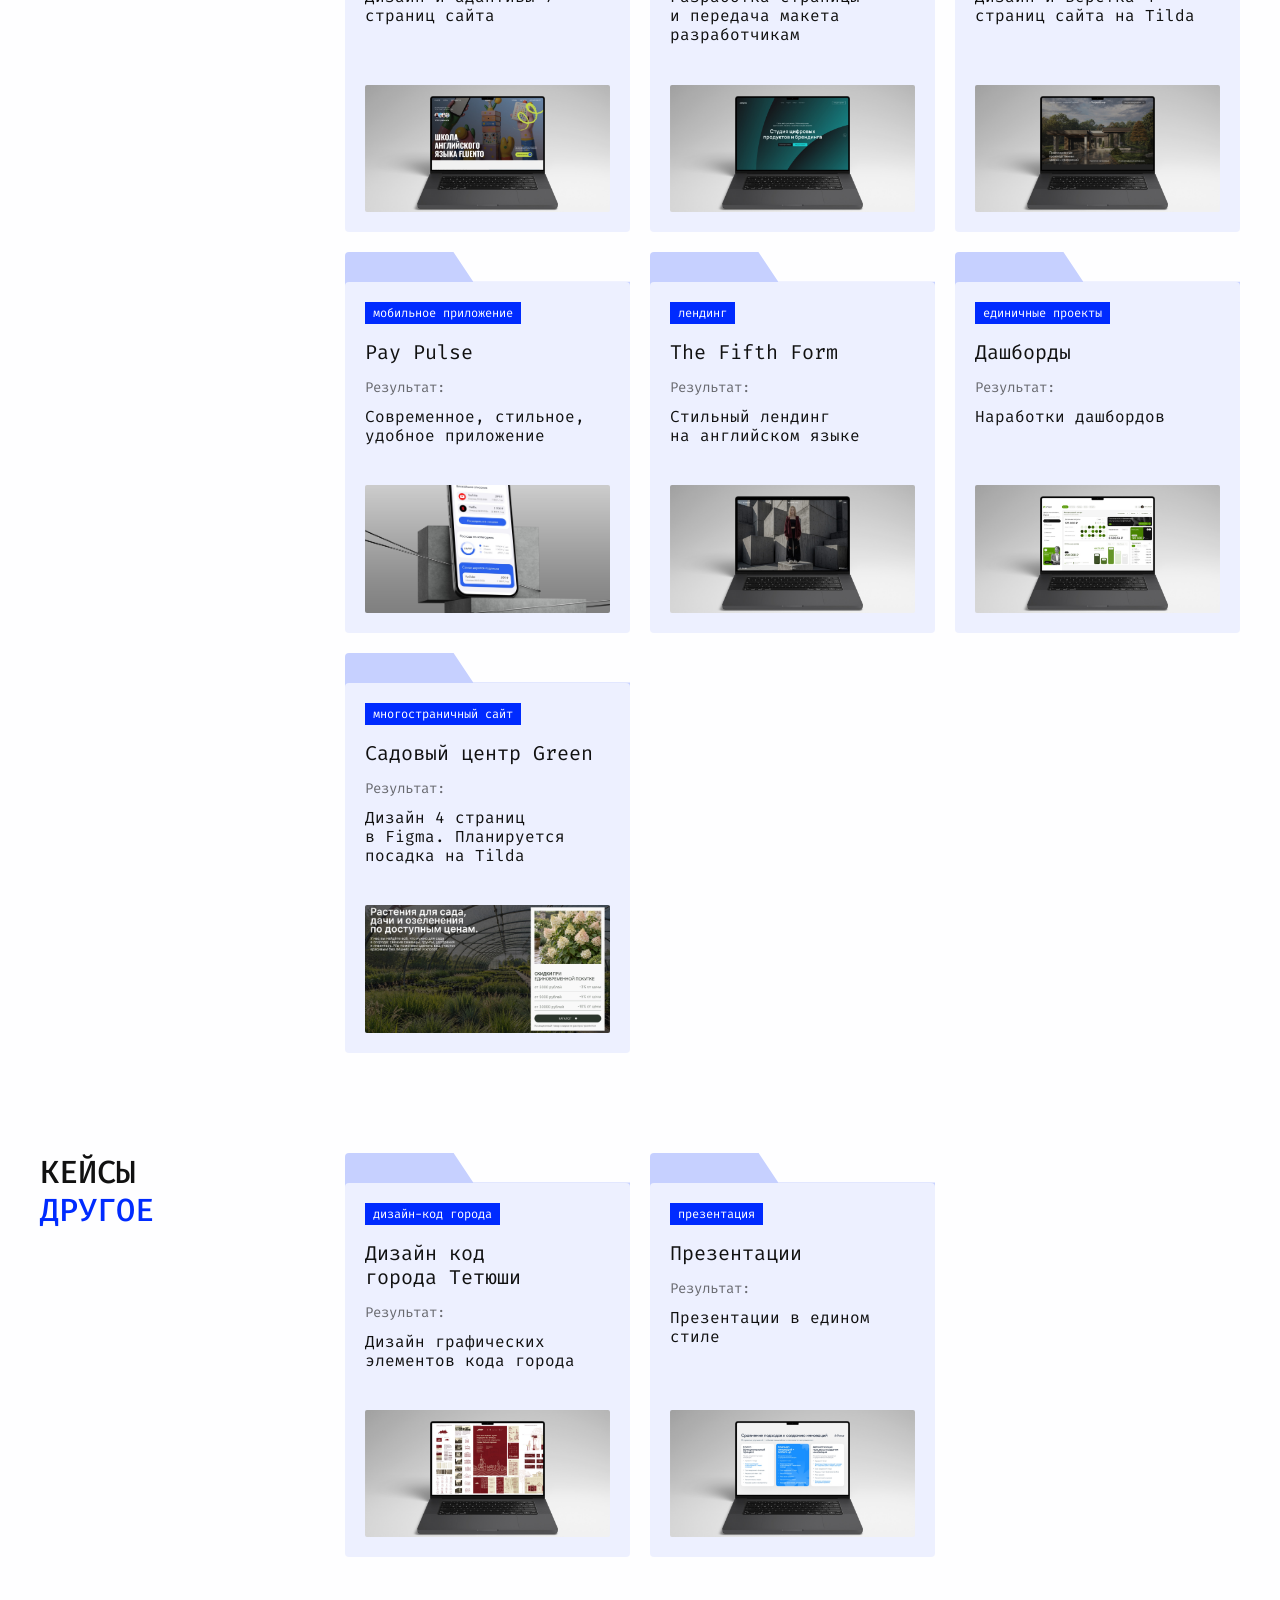
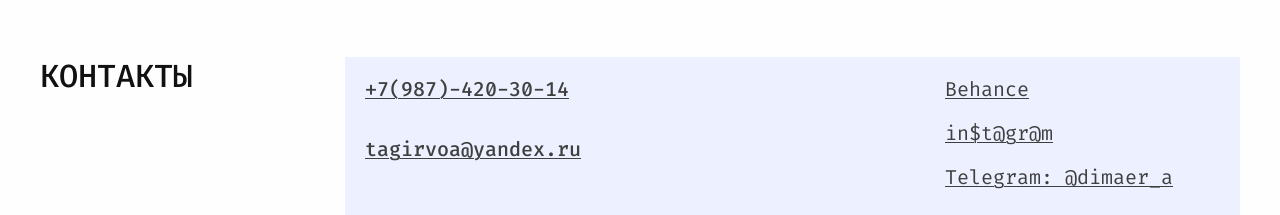
==== commit 28ca5b62: "Add five project case pages from updated portfolio designs" ====
--- a/index.html
+++ b/index.html
@@ -197,9 +197,7 @@
 
           <a
             class="case-card"
-            href="https://www.figma.com/design/OR8CTrqawKj1tq0QQwKkXG/%D0%9F%D0%BE%D1%80%D1%82%D1%84%D0%BE%D0%BB%D0%B8%D0%BE-%D0%A2%D0%B0%D0%B3%D0%B8%D1%80%D0%BE%D0%B2%D0%B0-%D0%90%D0%BB%D1%81%D1%83?node-id=102-1498&amp;t=K5SZgdT0Kgb7Rcgd-1"
-            target="_blank"
-            rel="noopener noreferrer"
+            href="./cases/habrix.html"
             aria-label="Открыть кейс Habrix"
           >
             <div class="case-body">
@@ -217,9 +215,7 @@
 
           <a
             class="case-card"
-            href="https://www.figma.com/design/OR8CTrqawKj1tq0QQwKkXG/%D0%9F%D0%BE%D1%80%D1%82%D1%84%D0%BE%D0%BB%D0%B8%D0%BE-%D0%A2%D0%B0%D0%B3%D0%B8%D1%80%D0%BE%D0%B2%D0%B0-%D0%90%D0%BB%D1%81%D1%83?node-id=4-32&t=mwfwHpY0ViDXTZ4o-1"
-            target="_blank"
-            rel="noopener noreferrer"
+            href="./cases/lt-project-group.html"
             aria-label="Открыть кейс LT Project Group"
           >
             <div class="case-body">
@@ -228,7 +224,7 @@
                 <h3>LT Project Group</h3>
                 <div>
                   <p class="caption">Результат:</p>
-                  <p>Дизайн и&nbsp;верстка на&nbsp;Tilda 5 страниц сайта</p>
+                  <p>Дизайн и&nbsp;вёрстка 4 страниц сайта на&nbsp;Tilda</p>
                 </div>
               </div>
               <img class="case-image" src="./assets/lt-project.jpg" alt="Макет сайта LT Project Group" />
@@ -237,9 +233,7 @@
 
           <a
             class="case-card"
-            href="https://www.figma.com/design/OR8CTrqawKj1tq0QQwKkXG/%D0%9F%D0%BE%D1%80%D1%82%D1%84%D0%BE%D0%BB%D0%B8%D0%BE-%D0%A2%D0%B0%D0%B3%D0%B8%D1%80%D0%BE%D0%B2%D0%B0-%D0%90%D0%BB%D1%81%D1%83?node-id=115-3341&amp;t=K5SZgdT0Kgb7Rcgd-1"
-            target="_blank"
-            rel="noopener noreferrer"
+            href="./cases/paypulse.html"
             aria-label="Открыть кейс Pay Pulse"
           >
             <div class="case-body">
@@ -257,9 +251,7 @@
 
           <a
             class="case-card"
-            href="https://www.figma.com/design/OR8CTrqawKj1tq0QQwKkXG/%D0%9F%D0%BE%D1%80%D1%82%D1%84%D0%BE%D0%BB%D0%B8%D0%BE-%D0%A2%D0%B0%D0%B3%D0%B8%D1%80%D0%BE%D0%B2%D0%B0-%D0%90%D0%BB%D1%81%D1%83?node-id=115-5311&amp;t=K5SZgdT0Kgb7Rcgd-1"
-            target="_blank"
-            rel="noopener noreferrer"
+            href="./cases/the-fifth-form.html"
             aria-label="Открыть кейс The Fifth Form"
           >
             <div class="case-body">
@@ -297,9 +289,7 @@
 
           <a
             class="case-card"
-            href="https://www.figma.com/design/OR8CTrqawKj1tq0QQwKkXG/%D0%9F%D0%BE%D1%80%D1%82%D1%84%D0%BE%D0%BB%D0%B8%D0%BE-%D0%A2%D0%B0%D0%B3%D0%B8%D1%80%D0%BE%D0%B2%D0%B0-%D0%90%D0%BB%D1%81%D1%83?node-id=115-148&amp;t=K5SZgdT0Kgb7Rcgd-1"
-            target="_blank"
-            rel="noopener noreferrer"
+            href="./cases/green.html"
             aria-label="Открыть кейс Садовый центр Green"
           >
             <div class="case-body">
@@ -308,7 +298,7 @@
                 <h3>Садовый центр Green</h3>
                 <div>
                   <p class="caption">Результат:</p>
-                  <p>Дизайн 5 страниц в&nbsp;Figma. Планируется посадка на&nbsp;Tilda</p>
+                  <p>Дизайн 4 страниц в&nbsp;Figma. Планируется посадка на&nbsp;Tilda</p>
                 </div>
               </div>
               <img class="case-image" src="./assets/green-garden.jpg" alt="Макет сайта садового центра Green" loading="lazy" width="1380" height="751" />
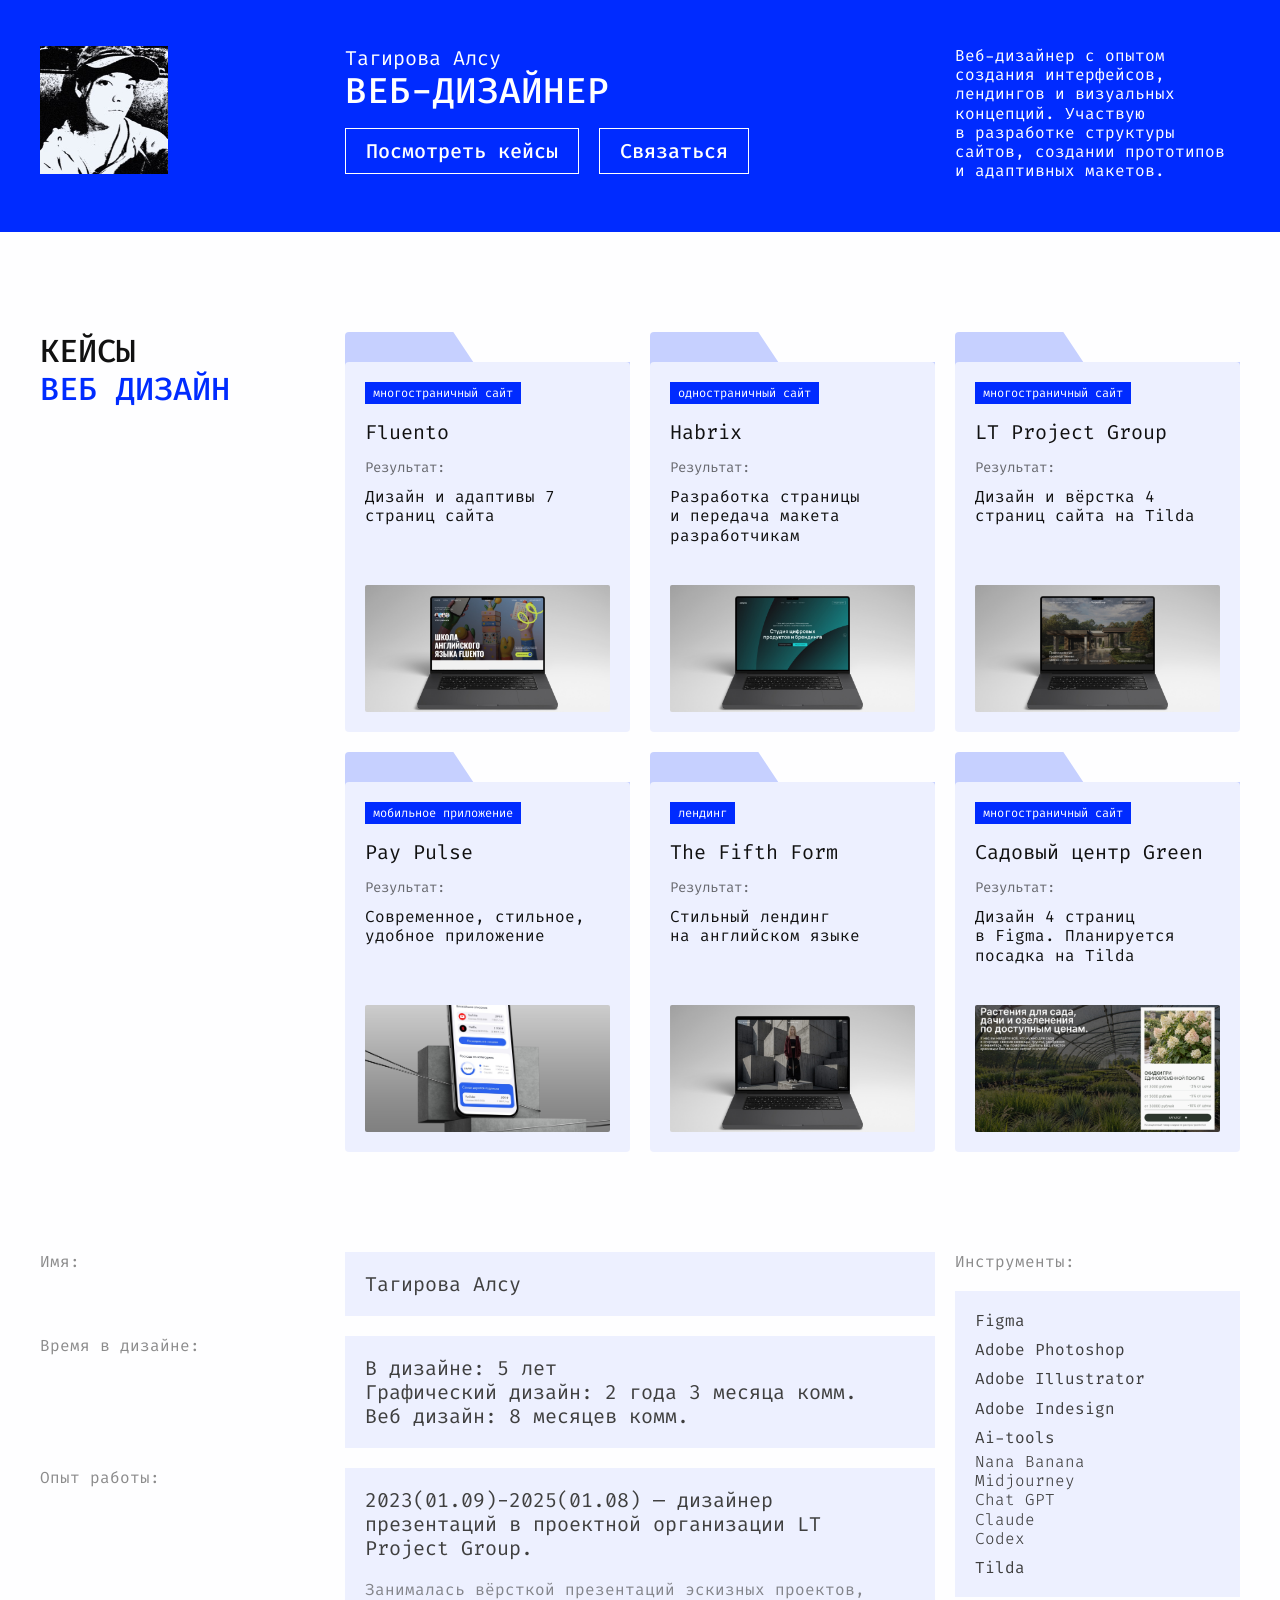
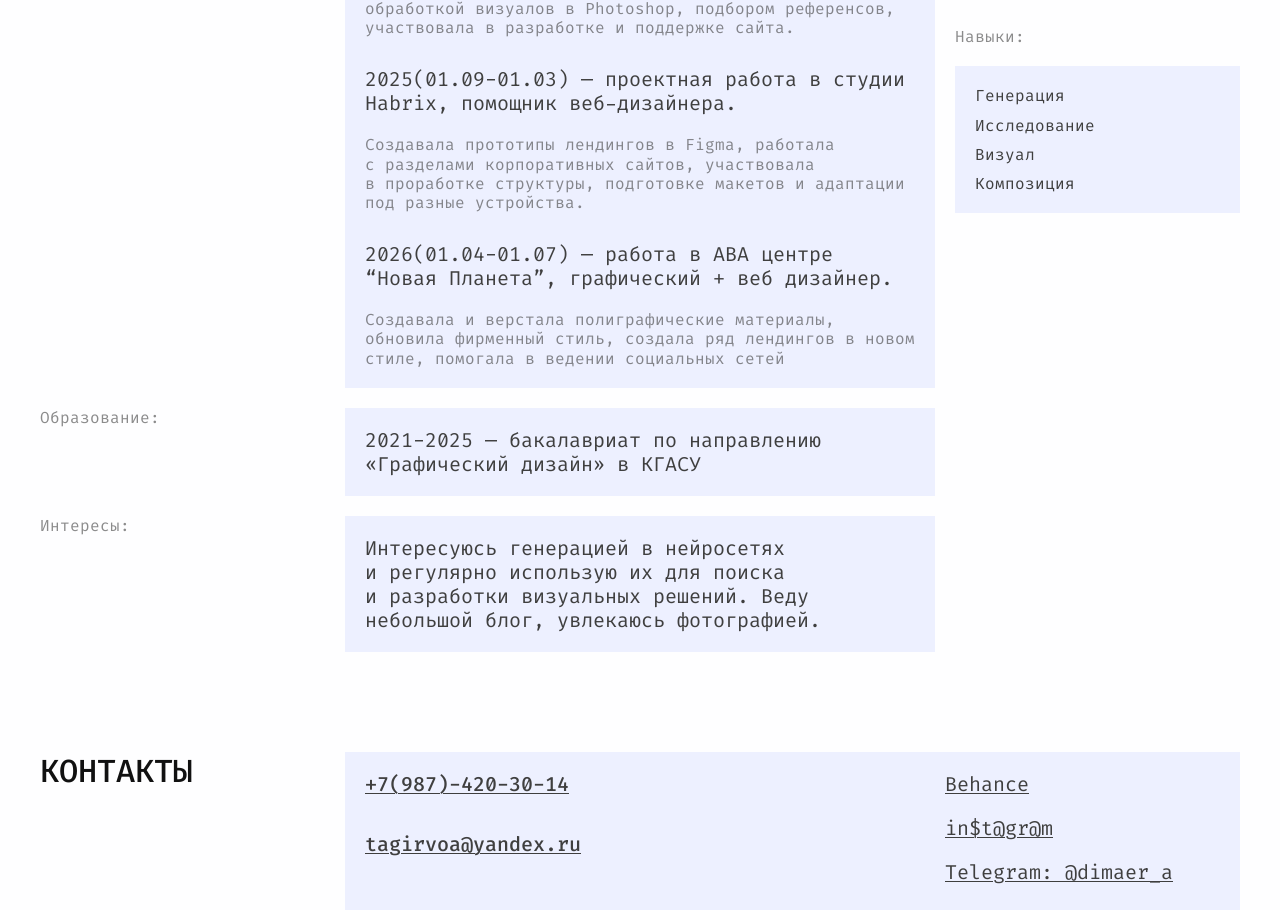
==== commit b745980d: "Show selected cases before biography on homepage" ====
--- a/index.html
+++ b/index.html
@@ -55,6 +55,123 @@
         </div>
       </section>
 
+      <section class="case-section" id="cases" aria-labelledby="web-cases">
+        <div class="section-title" id="web-cases">
+          <span>Кейсы</span>
+          <span>веб дизайн</span>
+        </div>
+
+        <div class="case-grid">
+          <a
+            class="case-card"
+            href="./cases/fluento.html"
+            aria-label="Открыть кейс Fluento"
+          >
+            <div class="case-body">
+              <div class="case-copy">
+                <span class="tag">многостраничный сайт</span>
+                <h3>Fluento</h3>
+                <div>
+                  <p class="caption">Результат:</p>
+                  <p>Дизайн и&nbsp;адаптивы 7 страниц сайта</p>
+                </div>
+              </div>
+              <img class="case-image fluento" src="./assets/fluento.jpg" alt="Макет сайта Fluento" />
+            </div>
+          </a>
+
+          <a
+            class="case-card"
+            href="./cases/habrix.html"
+            aria-label="Открыть кейс Habrix"
+          >
+            <div class="case-body">
+              <div class="case-copy">
+                <span class="tag">одностраничный сайт</span>
+                <h3>Habrix</h3>
+                <div>
+                  <p class="caption">Результат:</p>
+                  <p>Разработка страницы и&nbsp;передача макета разработчикам</p>
+                </div>
+              </div>
+              <img class="case-image bottom" src="./assets/habrix.jpg" alt="Макет лендинга Habrix" />
+            </div>
+          </a>
+
+          <a
+            class="case-card"
+            href="./cases/lt-project-group.html"
+            aria-label="Открыть кейс LT Project Group"
+          >
+            <div class="case-body">
+              <div class="case-copy">
+                <span class="tag">многостраничный сайт</span>
+                <h3>LT Project Group</h3>
+                <div>
+                  <p class="caption">Результат:</p>
+                  <p>Дизайн и&nbsp;вёрстка 4 страниц сайта на&nbsp;Tilda</p>
+                </div>
+              </div>
+              <img class="case-image" src="./assets/lt-project.jpg" alt="Макет сайта LT Project Group" />
+            </div>
+          </a>
+
+          <a
+            class="case-card"
+            href="./cases/paypulse.html"
+            aria-label="Открыть кейс Pay Pulse"
+          >
+            <div class="case-body">
+              <div class="case-copy">
+                <span class="tag">мобильное приложение</span>
+                <h3>Pay Pulse</h3>
+                <div>
+                  <p class="caption">Результат:</p>
+                  <p>Современное, стильное, удобное приложение</p>
+                </div>
+              </div>
+              <img class="case-image pay-pulse" src="./assets/pay-pulse.jpg" alt="Экран мобильного приложения Pay Pulse" />
+            </div>
+          </a>
+
+          <a
+            class="case-card"
+            href="./cases/the-fifth-form.html"
+            aria-label="Открыть кейс The Fifth Form"
+          >
+            <div class="case-body">
+              <div class="case-copy">
+                <span class="tag">лендинг</span>
+                <h3>The Fifth Form</h3>
+                <div>
+                  <p class="caption">Результат:</p>
+                  <p>Стильный лендинг на&nbsp;английском языке</p>
+                </div>
+              </div>
+              <img class="case-image fifth-form" src="./assets/fifth-form.jpg" alt="Макет лендинга The Fifth Form" />
+            </div>
+          </a>
+
+          <a
+            class="case-card"
+            href="./cases/green.html"
+            aria-label="Открыть кейс Садовый центр Green"
+          >
+            <div class="case-body">
+              <div class="case-copy">
+                <span class="tag">многостраничный сайт</span>
+                <h3>Садовый центр Green</h3>
+                <div>
+                  <p class="caption">Результат:</p>
+                  <p>Дизайн 4 страниц в&nbsp;Figma. Планируется посадка на&nbsp;Tilda</p>
+                </div>
+              </div>
+              <img class="case-image" src="./assets/green-garden.jpg" alt="Макет сайта садового центра Green" loading="lazy" width="1380" height="751" />
+            </div>
+          </a>
+        </div>
+      </section>
+
       <section class="about" aria-label="Информация о дизайнере">
         <div class="bio-list">
           <article class="info-row">
@@ -168,193 +285,6 @@
             </div>
           </article>
         </aside>
-      </section>
-
-      <section class="case-section" id="cases" aria-labelledby="web-cases">
-        <div class="section-title" id="web-cases">
-          <span>Кейсы</span>
-          <span>веб дизайн</span>
-        </div>
-
-        <div class="case-grid">
-          <a
-            class="case-card"
-            href="./cases/fluento.html"
-            aria-label="Открыть кейс Fluento"
-          >
-            <div class="case-body">
-              <div class="case-copy">
-                <span class="tag">многостраничный сайт</span>
-                <h3>Fluento</h3>
-                <div>
-                  <p class="caption">Результат:</p>
-                  <p>Дизайн и&nbsp;адаптивы 7 страниц сайта</p>
-                </div>
-              </div>
-              <img class="case-image fluento" src="./assets/fluento.jpg" alt="Макет сайта Fluento" />
-            </div>
-          </a>
-
-          <a
-            class="case-card"
-            href="./cases/habrix.html"
-            aria-label="Открыть кейс Habrix"
-          >
-            <div class="case-body">
-              <div class="case-copy">
-                <span class="tag">одностраничный сайт</span>
-                <h3>Habrix</h3>
-                <div>
-                  <p class="caption">Результат:</p>
-                  <p>Разработка страницы и&nbsp;передача макета разработчикам</p>
-                </div>
-              </div>
-              <img class="case-image bottom" src="./assets/habrix.jpg" alt="Макет лендинга Habrix" />
-            </div>
-          </a>
-
-          <a
-            class="case-card"
-            href="./cases/lt-project-group.html"
-            aria-label="Открыть кейс LT Project Group"
-          >
-            <div class="case-body">
-              <div class="case-copy">
-                <span class="tag">многостраничный сайт</span>
-                <h3>LT Project Group</h3>
-                <div>
-                  <p class="caption">Результат:</p>
-                  <p>Дизайн и&nbsp;вёрстка 4 страниц сайта на&nbsp;Tilda</p>
-                </div>
-              </div>
-              <img class="case-image" src="./assets/lt-project.jpg" alt="Макет сайта LT Project Group" />
-            </div>
-          </a>
-
-          <a
-            class="case-card"
-            href="./cases/paypulse.html"
-            aria-label="Открыть кейс Pay Pulse"
-          >
-            <div class="case-body">
-              <div class="case-copy">
-                <span class="tag">мобильное приложение</span>
-                <h3>Pay Pulse</h3>
-                <div>
-                  <p class="caption">Результат:</p>
-                  <p>Современное, стильное, удобное приложение</p>
-                </div>
-              </div>
-              <img class="case-image pay-pulse" src="./assets/pay-pulse.jpg" alt="Экран мобильного приложения Pay Pulse" />
-            </div>
-          </a>
-
-          <a
-            class="case-card"
-            href="./cases/the-fifth-form.html"
-            aria-label="Открыть кейс The Fifth Form"
-          >
-            <div class="case-body">
-              <div class="case-copy">
-                <span class="tag">лендинг</span>
-                <h3>The Fifth Form</h3>
-                <div>
-                  <p class="caption">Результат:</p>
-                  <p>Стильный лендинг на&nbsp;английском языке</p>
-                </div>
-              </div>
-              <img class="case-image fifth-form" src="./assets/fifth-form.jpg" alt="Макет лендинга The Fifth Form" />
-            </div>
-          </a>
-
-          <a
-            class="case-card"
-            href="https://www.figma.com/design/OR8CTrqawKj1tq0QQwKkXG/%D0%9F%D0%BE%D1%80%D1%82%D1%84%D0%BE%D0%BB%D0%B8%D0%BE-%D0%A2%D0%B0%D0%B3%D0%B8%D1%80%D0%BE%D0%B2%D0%B0-%D0%90%D0%BB%D1%81%D1%83?node-id=1-21697&t=mwfwHpY0ViDXTZ4o-1"
-            target="_blank"
-            rel="noopener noreferrer"
-            aria-label="Открыть кейс Дашборды"
-          >
-            <div class="case-body">
-              <div class="case-copy">
-                <span class="tag">единичные проекты</span>
-                <h3>Дашборды</h3>
-                <div>
-                  <p class="caption">Результат:</p>
-                  <p>Наработки дашбордов</p>
-                </div>
-              </div>
-              <img class="case-image dashboard" src="./assets/dashboards.jpg" alt="Наработки интерфейсов дашбордов" />
-            </div>
-          </a>
-
-          <a
-            class="case-card"
-            href="./cases/green.html"
-            aria-label="Открыть кейс Садовый центр Green"
-          >
-            <div class="case-body">
-              <div class="case-copy">
-                <span class="tag">многостраничный сайт</span>
-                <h3>Садовый центр Green</h3>
-                <div>
-                  <p class="caption">Результат:</p>
-                  <p>Дизайн 4 страниц в&nbsp;Figma. Планируется посадка на&nbsp;Tilda</p>
-                </div>
-              </div>
-              <img class="case-image" src="./assets/green-garden.jpg" alt="Макет сайта садового центра Green" loading="lazy" width="1380" height="751" />
-            </div>
-          </a>
-        </div>
-      </section>
-
-      <section class="case-section" aria-labelledby="other-cases">
-        <div class="section-title" id="other-cases">
-          <span>Кейсы</span>
-          <span>другое</span>
-        </div>
-
-        <div class="case-grid other-grid">
-          <a
-            class="case-card"
-            href="https://www.figma.com/design/OR8CTrqawKj1tq0QQwKkXG/%D0%9F%D0%BE%D1%80%D1%82%D1%84%D0%BE%D0%BB%D0%B8%D0%BE-%D0%A2%D0%B0%D0%B3%D0%B8%D1%80%D0%BE%D0%B2%D0%B0-%D0%90%D0%BB%D1%81%D1%83?node-id=4-1027&t=mwfwHpY0ViDXTZ4o-1"
-            target="_blank"
-            rel="noopener noreferrer"
-            aria-label="Открыть кейс Дизайн код города Тетюши"
-          >
-            <div class="case-body">
-              <div class="case-copy">
-                <span class="tag">дизайн-код города</span>
-                <h3>Дизайн код города&nbsp;Тетюши</h3>
-                <div>
-                  <p class="caption">Результат:</p>
-                  <p>Дизайн графических элементов кода&nbsp;города</p>
-                </div>
-              </div>
-              <img class="case-image" src="./assets/tetyushi.jpg" alt="Графические элементы дизайн-кода города Тетюши" />
-            </div>
-          </a>
-
-          <a
-            class="case-card"
-            href="https://www.figma.com/design/OR8CTrqawKj1tq0QQwKkXG/%D0%9F%D0%BE%D1%80%D1%82%D1%84%D0%BE%D0%BB%D0%B8%D0%BE-%D0%A2%D0%B0%D0%B3%D0%B8%D1%80%D0%BE%D0%B2%D0%B0-%D0%90%D0%BB%D1%81%D1%83?node-id=1-29689&t=mwfwHpY0ViDXTZ4o-1"
-            target="_blank"
-            rel="noopener noreferrer"
-            aria-label="Открыть кейс Презентации"
-          >
-            <div class="case-body">
-              <div class="case-copy">
-                <span class="tag">презентация</span>
-                <h3>Презентации</h3>
-                <div>
-                  <p class="caption">Результат:</p>
-                  <p>Презентации в&nbsp;едином стиле</p>
-                </div>
-              </div>
-              <img class="case-image" src="./assets/presentation.jpg" alt="Макет презентации" />
-            </div>
-          </a>
-
-        </div>
       </section>
 
       <section class="contacts" aria-labelledby="contacts-title">
